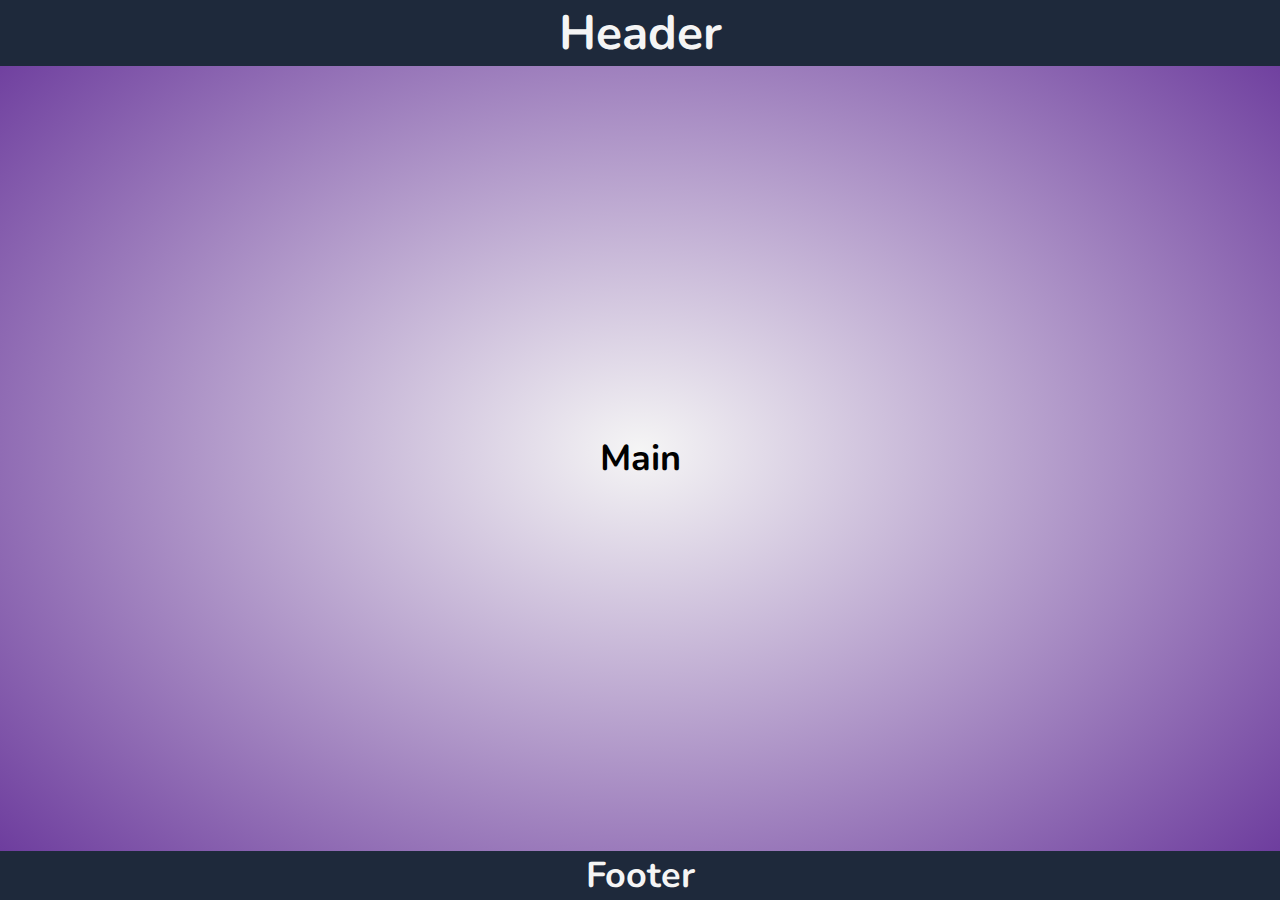
==== index.html @ c97f3e16 "CSS Media Queries & Responsive Web Design" ====
<!DOCTYPE html>
<html lang="en">
  <head>
    <meta charset="UTF-8" />
    <meta http-equiv="X-UA-Compatible" content="IE=edge" />
    <meta name="viewport" content="width=device-width, initial-scale=1.0" />
    <title>CSS Media Queries</title>
    <link rel="stylesheet" href="/css/style.css" />
  </head>

  <body>
    <header>
      <h1>Header</h1>
      <nav><h2>Nav</h2></nav>
    </header>

    <main>
      <h2>Main</h2>
    </main>

    <footer>
      <h2>Footer</h2>
    </footer>
  </body>
</html>
---- css/style.css ----
@import url("https://fonts.googleapis.com/css2?family=Nunito&display=swap");

/* || RESET */
* {
  margin: 0;
  padding: 0;
  box-sizing: border-box;
}

/* || GENERAL STYLES */
body {
  font: 1.5rem "Nunito", sans-serif;
  min-height: 100vh;

  background-color: black;
  background-image: radial-gradient(whitesmoke, black);
  display: flex;
  flex-direction: column;
}

header,
nav,
main,
footer {
  display: grid;
  place-content: center;
  grid-template-columns: 100%;
  text-align: center;
}

header,
footer {
  position: sticky;
  background-color: #1e293b;
  color: whitesmoke;
}

header {
  top: 0;
}

nav {
  background-color: white;
  color: black;
  padding: 0.5rem;
  border-bottom: 2px solid black;
}

main {
  flex-grow: 1;
}

footer {
  bottom: 0;
}

/* || SMALL */

@media screen and (min-width: 576px) {
  body {
    background-color: green;
    background-image: radial-gradient(whitesmoke, green);
  }
  nav {
    display: none;
  }
}

/* || MEDIUM */

@media screen and (min-width: 768px) {
  body {
    background-color: gold;
    background-image: radial-gradient(whitesmoke, gold);
  }
}

/* || LARGE */

@media screen and (min-width: 992px) {
  body {
    background-color: firebrick;
    background-image: radial-gradient(whitesmoke, firebrick);
  }
}

/* || XL */

@media screen and (min-width: 1200px) {
  body {
    background-color: rebeccapurple;
    background-image: radial-gradient(whitesmoke, rebeccapurple);
  }
}

/* || MOBILE DEVICE LANDSCAPE */

@media screen and (max-height: 425px) and (min-aspect-ratio: 7/4) {
  body {
    background-color: dodgerblue;
    background-image: radial-gradient(whitesmoke, dodgerblue);
  }

  h1,
  h2 {
    font-size: 1.5rem;
  }

  nav {
    display: none;
  }
}
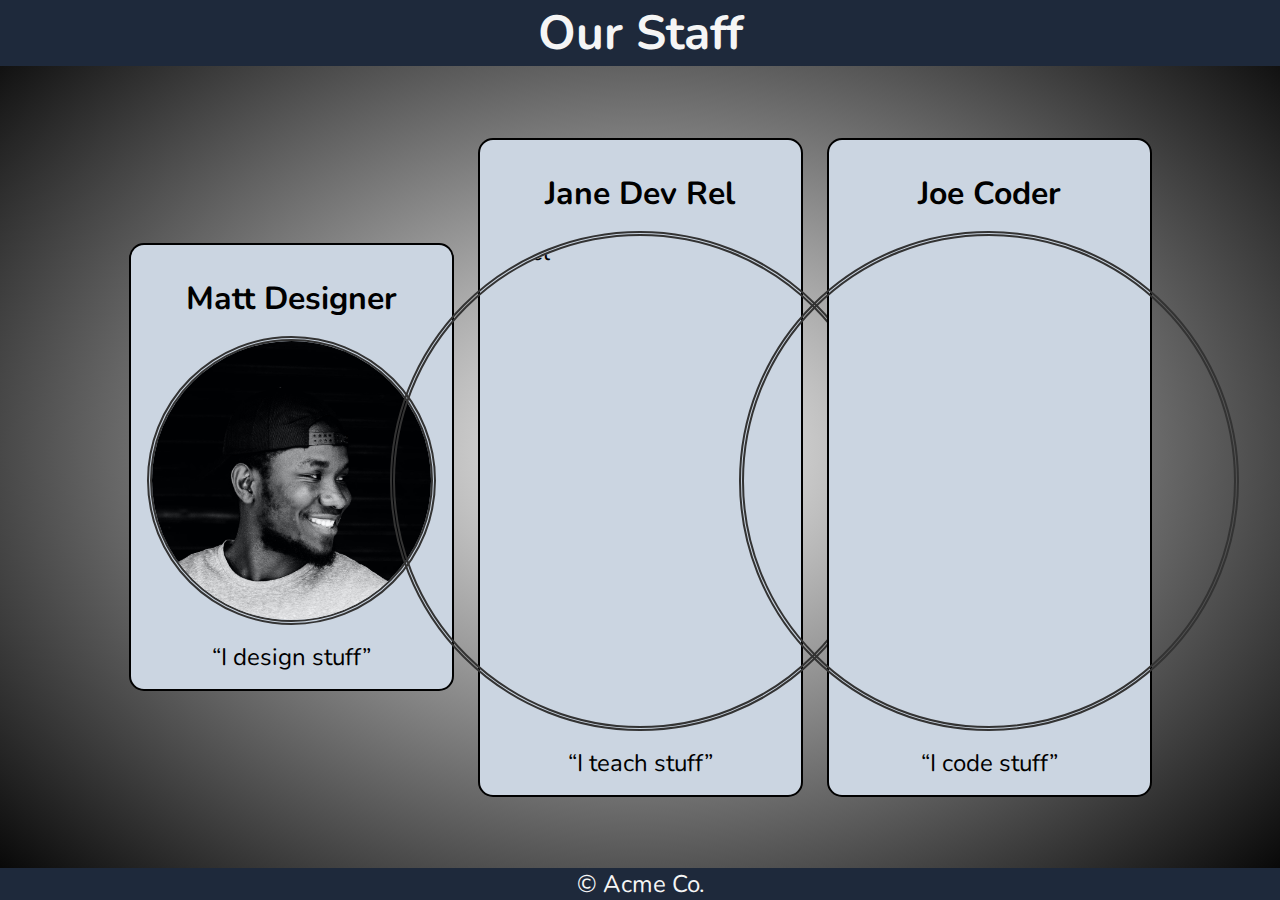
==== commit a02139ab: "CSS Responsive Card Design | Mini-Project" ====
--- a/index.html
+++ b/index.html
@@ -4,22 +4,62 @@
     <meta charset="UTF-8" />
     <meta http-equiv="X-UA-Compatible" content="IE=edge" />
     <meta name="viewport" content="width=device-width, initial-scale=1.0" />
-    <title>CSS Media Queries</title>
+    <title>CSS Mini-Profect: Profile Cards</title>
     <link rel="stylesheet" href="/css/style.css" />
   </head>
 
   <body>
     <header>
-      <h1>Header</h1>
-      <nav><h2>Nav</h2></nav>
+      <h1>Our Staff</h1>
+      <nav>
+        <a href="#profile1">Joe</a>
+        <a href="#profile2">Matt</a>
+        <a href="#profile3">Jane</a>
+      </nav>
     </header>
 
     <main>
-      <h2>Main</h2>
+      <article id="profile1" class="card">
+        <figure>
+          <img
+            src="img/profile1-500x500.png"
+            alt="Joe Coder"
+            width="500"
+            height="500"
+          />
+          <figcaption>Joe Coder</figcaption>
+        </figure>
+        <p><q>I code stuff</q></p>
+      </article>
+
+      <article id="profile2" class="card">
+        <figure>
+          <img
+            src="img/profile2-500x500.png"
+            alt="Matt Designer"
+            width="500"
+            height="500"
+          />
+          <figcaption>Matt Designer</figcaption>
+        </figure>
+        <p><q>I design stuff</q></p>
+      </article>
+
+      <article id="profile3" class="card">
+        <figure>
+          <img
+            src="img/profile3-500x500.png"
+            alt="Jane Dev Rel"
+            width="500"
+            height="500"
+          />
+          <figcaption>Jane <span class="nowrap">Dev Rel</span></figcaption>
+        </figure>
+        <p><q>I teach stuff</q></p>
+      </article>
     </main>
-
     <footer>
-      <h2>Footer</h2>
+      <p>&copy; Acme Co.</p>
     </footer>
   </body>
 </html>
--- a/css/style.css
+++ b/css/style.css
@@ -7,25 +7,32 @@
   box-sizing: border-box;
 }
 
+img {
+  display: block;
+  max-width: 100%;
+  height: auto;
+}
+
+/* || UTILITY CLASSES */
+
+.nowrap {
+  white-space: nowrap;
+}
+
 /* || GENERAL STYLES */
+
+html {
+  scroll-behavior: smooth;
+}
+
 body {
   font: 1.5rem "Nunito", sans-serif;
   min-height: 100vh;
 
-  background-color: black;
+  background-color: #475569;
   background-image: radial-gradient(whitesmoke, black);
   display: flex;
   flex-direction: column;
-}
-
-header,
-nav,
-main,
-footer {
-  display: grid;
-  place-content: center;
-  grid-template-columns: 100%;
-  text-align: center;
 }
 
 header,
@@ -33,6 +40,7 @@
   position: sticky;
   background-color: #1e293b;
   color: whitesmoke;
+  text-align: center;
 }
 
 header {
@@ -41,72 +49,145 @@
 
 nav {
   background-color: white;
-  color: black;
   padding: 0.5rem;
   border-bottom: 2px solid black;
+  font-weight: bolder;
+  display: flex;
+  justify-content: space-evenly;
+}
+
+nav a,
+nav a:visited {
+  color: black;
+}
+
+nav a:hover,
+nav a:focus {
+  color: hsla(0, 0%, 20%, 0.6);
 }
 
 main {
   flex-grow: 1;
+  display: flex;
+  flex-direction: column;
+  align-items: center;
+  gap: 1.5rem;
+  padding: 1rem;
 }
 
 footer {
   bottom: 0;
 }
 
+/* || PROFILE CARD */
+
+.card {
+  scroll-margin-top: 8rem;
+  width: min(100%, 350px);
+  background-color: #cbd5e1;
+  border: 2px solid black;
+  border-radius: 15px;
+  padding: 1rem;
+  display: flex;
+  flex-direction: column;
+  align-items: center;
+}
+
+.card figure {
+  display: flex;
+  flex-flow: column nowrap;
+}
+
+.card img {
+  border: 5px double #333;
+  border-radius: 50%;
+}
+
+.card figcaption {
+  font-weight: bolder;
+  font-size: 2rem;
+  margin: 1rem;
+  text-align: center;
+}
+
 /* || SMALL */
 
 @media screen and (min-width: 576px) {
-  body {
-    background-color: green;
-    background-image: radial-gradient(whitesmoke, green);
+  main {
+    justify-content: center;
+    flex-flow: row wrap;
+    padding: 1rem;
   }
-  nav {
-    display: none;
+  .card {
+    width: min(100%, 400px);
+  }
+
+  .card:last-child {
+    order: -1;
   }
 }
 
 /* || MEDIUM */
 
 @media screen and (min-width: 768px) {
-  body {
-    background-color: gold;
-    background-image: radial-gradient(whitesmoke, gold);
+  nav {
+    display: none;
+  }
+  .card {
+    width: min(100%, 325px);
+  }
+  .card figure {
+    flex-flow: column-reverse;
+  }
+
+  .card p {
+    margin-top: 1rem;
   }
 }
 
 /* || LARGE */
 
 @media screen and (min-width: 992px) {
-  body {
-    background-color: firebrick;
-    background-image: radial-gradient(whitesmoke, firebrick);
+  .card {
+    width: min (100%, 400px);
+  }
+
+  .card:nth-child(2) {
+    order: -1;
   }
 }
 
 /* || XL */
 
 @media screen and (min-width: 1200px) {
-  body {
-    background-color: rebeccapurple;
-    background-image: radial-gradient(whitesmoke, rebeccapurple);
+  .card {
+    width: min(calc(33%-1rem), 500px);
   }
 }
 
 /* || MOBILE DEVICE LANDSCAPE */
 
 @media screen and (max-height: 425px) and (min-aspect-ratio: 7/4) {
-  body {
-    background-color: dodgerblue;
-    background-image: radial-gradient(whitesmoke, dodgerblue);
-  }
-
-  h1,
-  h2 {
+  h1 {
     font-size: 1.5rem;
   }
 
   nav {
     display: none;
   }
+
+  main {
+    flex-flow: row nowrap;
+    justify-content: space-evenly;
+    align-items: stretch;
+  }
+
+  .card {
+    width: min (calc(33%-0.25rem), 200px);
+  }
+
+  .card figcaption,
+  .card p {
+    font-size: 1.25rem;
+  }
 }
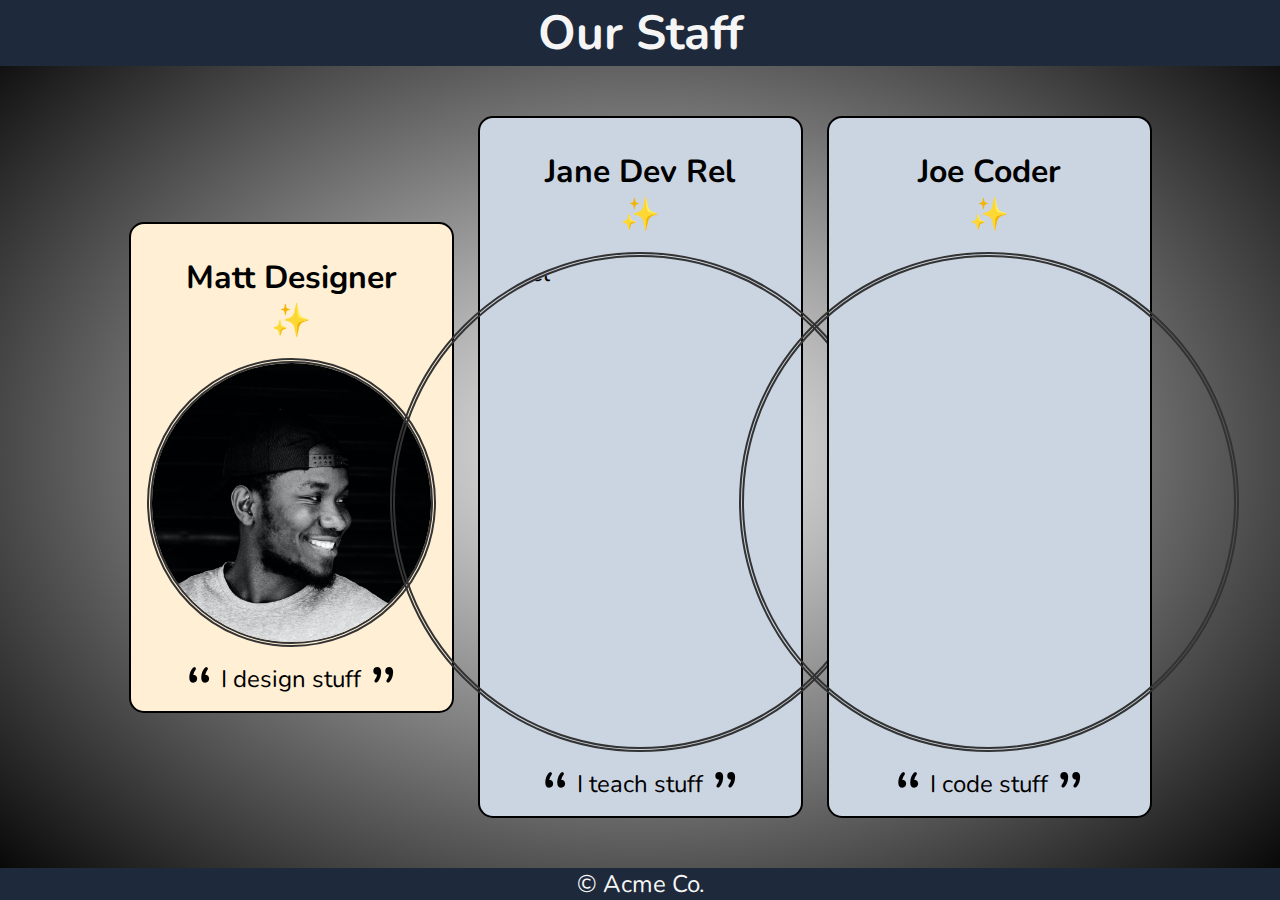
==== commit 4e25c463: "CSS Pseudo-Classes vs Pseudo-Elements | Pseudo-Selectors" ====
--- a/index.html
+++ b/index.html
@@ -29,7 +29,7 @@
           />
           <figcaption>Joe Coder</figcaption>
         </figure>
-        <p><q>I code stuff</q></p>
+        <p>I code stuff</p>
       </article>
 
       <article id="profile2" class="card">
@@ -42,7 +42,7 @@
           />
           <figcaption>Matt Designer</figcaption>
         </figure>
-        <p><q>I design stuff</q></p>
+        <p>I design stuff</p>
       </article>
 
       <article id="profile3" class="card">
@@ -55,7 +55,7 @@
           />
           <figcaption>Jane <span class="nowrap">Dev Rel</span></figcaption>
         </figure>
-        <p><q>I teach stuff</q></p>
+        <p>I teach stuff</p>
       </article>
     </main>
     <footer>
--- a/css/style.css
+++ b/css/style.css
@@ -56,14 +56,16 @@
   justify-content: space-evenly;
 }
 
-nav a,
-nav a:visited {
+nav a:any-link {
   color: black;
 }
 
-nav a:hover,
-nav a:focus {
+nav :is(a:hover, nav a:focus) {
   color: hsla(0, 0%, 20%, 0.6);
+}
+
+nav a:active {
+  color: red;
 }
 
 main {
@@ -93,6 +95,10 @@
   align-items: center;
 }
 
+.card:target {
+  border: 2px solid rebeccapurple;
+}
+
 .card figure {
   display: flex;
   flex-flow: column nowrap;
@@ -101,6 +107,14 @@
 .card img {
   border: 5px double #333;
   border-radius: 50%;
+}
+
+.card img:not([alt]) {
+  border: 10px solid red;
+}
+
+.card:nth-child(even) {
+  background-color: papayawhip;
 }
 
 .card figcaption {
@@ -110,6 +124,31 @@
   text-align: center;
 }
 
+.card figcaption::after {
+  content: " \2728";
+  display: block;
+}
+
+.card p {
+  position: relative;
+}
+
+.card p::before {
+  content: open-quote;
+  font-size: 3em;
+  position: absolute;
+  top: -0.25em;
+  left: -0.5em;
+}
+
+.card p::after {
+  content: close-quote;
+  font-size: 3em;
+  position: absolute;
+  top: -0.25em;
+  right: -0.5em;
+}
+
 /* || SMALL */
 
 @media screen and (min-width: 576px) {
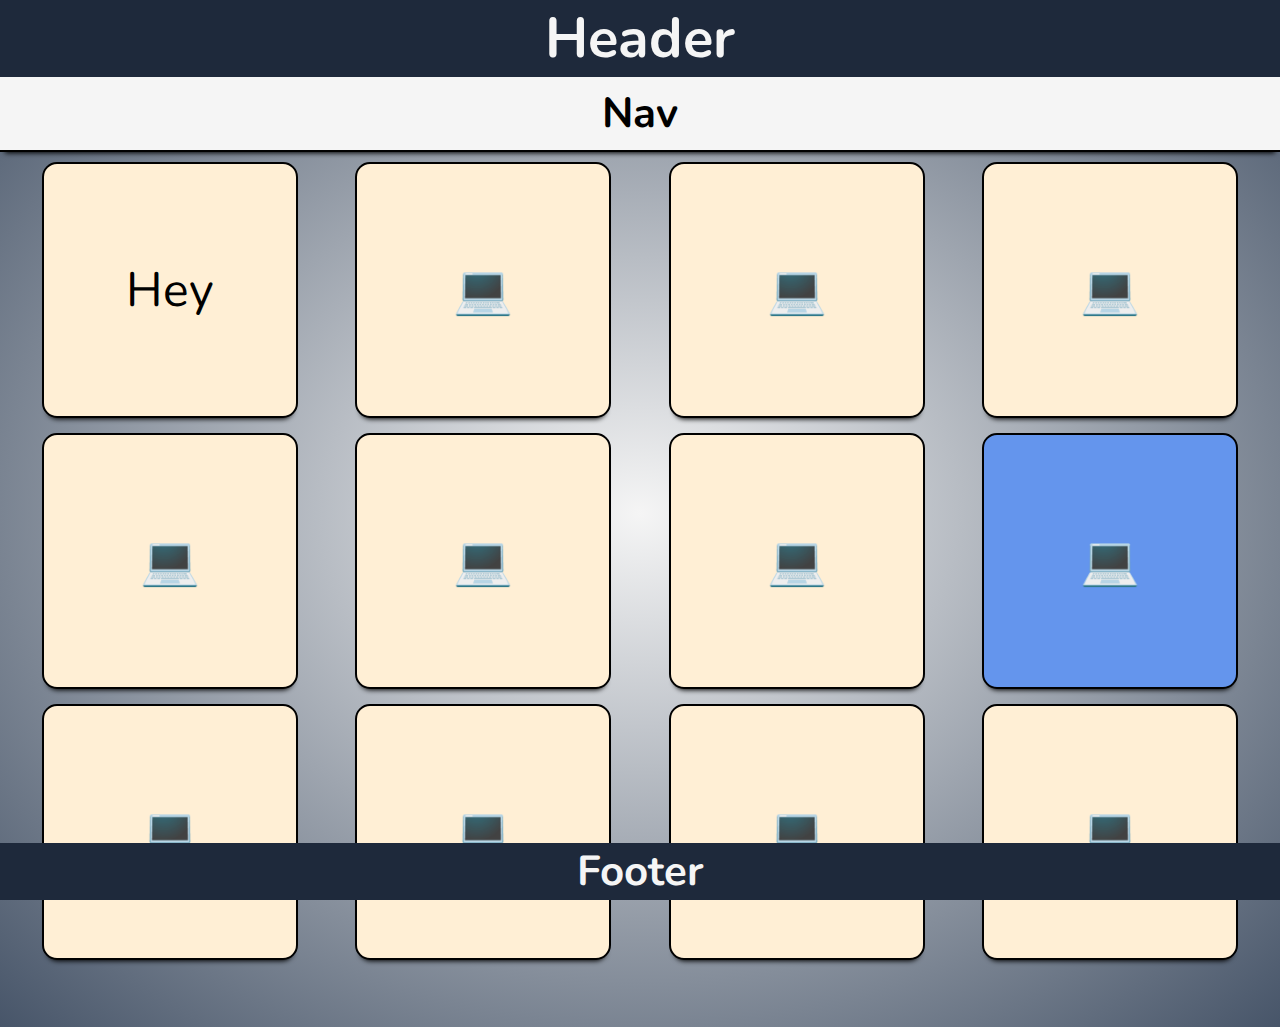
==== commit 49e7c205: "CSS Custom Variables & Dark Mode" ====
--- a/index.html
+++ b/index.html
@@ -4,62 +4,49 @@
     <meta charset="UTF-8" />
     <meta http-equiv="X-UA-Compatible" content="IE=edge" />
     <meta name="viewport" content="width=device-width, initial-scale=1.0" />
-    <title>CSS Mini-Profect: Profile Cards</title>
-    <link rel="stylesheet" href="/css/style.css" />
+    <title>CSS Functions</title>
+    <link rel="stylesheet" href="css/style.css" />
   </head>
 
   <body>
     <header>
-      <h1>Our Staff</h1>
+      <h1>Header</h1>
       <nav>
-        <a href="#profile1">Joe</a>
-        <a href="#profile2">Matt</a>
-        <a href="#profile3">Jane</a>
+        <h2>Nav</h2>
       </nav>
     </header>
 
     <main>
-      <article id="profile1" class="card">
-        <figure>
-          <img
-            src="img/profile1-500x500.png"
-            alt="Joe Coder"
-            width="500"
-            height="500"
-          />
-          <figcaption>Joe Coder</figcaption>
-        </figure>
-        <p>I code stuff</p>
-      </article>
+      <!-- section>
+        <h2>My Heading</h2>
+        <p class="content">
+          <span class="tooltip" data-tooltip="This is Latin">Lorem</span>
+          Lorem ipsum dolor sit amet consectetur adipisicing elit. Modi quo
+          aperiam porro, odio mollitia suscipit eius similique corrupti! Facere
+          nihil cum recusandae officia autem tenetur suscipit exercitationem
+          atque tempora molestiae.
+        </p>
+        <br />
+        <a href="https://www.google.com/">Google</a>
+      </section> -->
+      <div class="square">
+        <p>Hey</p>
+      </div>
+      <div class="square">💻</div>
+      <div class="square">💻</div>
+      <div class="square">💻</div>
+      <div class="square">💻</div>
+      <div class="square">💻</div>
+      <div class="square">💻</div>
+      <div class="square square--highlight">💻</div>
+      <div class="square">💻</div>
+      <div class="square">💻</div>
+      <div class="square">💻</div>
+      <div class="square">💻</div>
+    </main>
 
-      <article id="profile2" class="card">
-        <figure>
-          <img
-            src="img/profile2-500x500.png"
-            alt="Matt Designer"
-            width="500"
-            height="500"
-          />
-          <figcaption>Matt Designer</figcaption>
-        </figure>
-        <p>I design stuff</p>
-      </article>
-
-      <article id="profile3" class="card">
-        <figure>
-          <img
-            src="img/profile3-500x500.png"
-            alt="Jane Dev Rel"
-            width="500"
-            height="500"
-          />
-          <figcaption>Jane <span class="nowrap">Dev Rel</span></figcaption>
-        </figure>
-        <p>I teach stuff</p>
-      </article>
-    </main>
     <footer>
-      <p>&copy; Acme Co.</p>
+      <h2>Footer</h2>
     </footer>
   </body>
 </html>
--- a/css/style.css
+++ b/css/style.css
@@ -7,40 +7,69 @@
   box-sizing: border-box;
 }
 
-img {
-  display: block;
-  max-width: 100%;
-  height: auto;
+/* || VARIABLES */
+
+:root {
+  /*FONT*/
+  --FF: "Nunito", sans-serif;
+  --FS: clamp(1.75rem, 3vh, 2.25rem);
+  --FS-SM: clamp(1.25rem, 2vh, 1.5rem);
+  --FS-XL: 3rem;
+
+  /*COLOR*/
+
+  --BGCOLOR: #475569;
+  --ALT-BGCOLOR: #1e293b;
+  --RADIAL-COLOR: whitesmoke;
+  --LIGHT-COLOR: whitesmoke;
+  --DARK-COLOR: black;
+
+  /*SQUARE*/
+
+  --SQUARE-BGCOLOR: papayawhip;
+  --SQUARE-SIZE: max(150px, 20vw);
+
+  /*GENERAL*/
+
+  --PADDING: 0.5rem;
+  --SHADOWS: 0 6px 5px -5px var(--DARK-COLOR);
+  --BORDERS: 2px solid var(--DARK-COLOR);
 }
 
-/* || UTILITY CLASSES */
-
-.nowrap {
-  white-space: nowrap;
+@media (prefers-color-scheme: dark) {
+  :root {
+    --BGCOLOR: black;
+    --ALT-BGCOLOR: #333;
+    --RADIAL-COLOR: rgb(217, 217, 217);
+    --SQUARE-BGCOLOR: rgb(202, 174, 202);
+  }
 }
 
 /* || GENERAL STYLES */
-
-html {
-  scroll-behavior: smooth;
-}
-
 body {
-  font: 1.5rem "Nunito", sans-serif;
+  font: var(--FS) var(--FF);
   min-height: 100vh;
 
-  background-color: #475569;
-  background-image: radial-gradient(whitesmoke, black);
+  background-color: var(--BGCOLOR);
+  background-image: radial-gradient(VAR(--RADIAL-COLOR), var(--BGCOLOR));
   display: flex;
   flex-direction: column;
 }
 
 header,
+nav,
+footer {
+  display: grid;
+  place-content: center;
+  grid-template-columns: 100%;
+  text-align: center;
+}
+
+header,
 footer {
   position: sticky;
-  background-color: #1e293b;
-  color: whitesmoke;
-  text-align: center;
+  background-color: var(--ALT-BGCOLOR);
+  color: VAR(--LIGHT-COLOR);
 }
 
 header {
@@ -48,185 +77,42 @@
 }
 
 nav {
-  background-color: white;
-  padding: 0.5rem;
-  border-bottom: 2px solid black;
-  font-weight: bolder;
-  display: flex;
-  justify-content: space-evenly;
-}
-
-nav a:any-link {
-  color: black;
-}
-
-nav :is(a:hover, nav a:focus) {
-  color: hsla(0, 0%, 20%, 0.6);
-}
-
-nav a:active {
-  color: red;
+  background-color: var(--LIGHT-COLOR);
+  color: var(--DARK-COLOR);
+  padding: var(--PADDING);
+  border-bottom: var(--BORDERS);
+  box-shadow: var(--SHADOWS);
 }
 
 main {
   flex-grow: 1;
+
+  padding: 10px 0;
   display: flex;
-  flex-direction: column;
+  justify-content: space-evenly;
   align-items: center;
-  gap: 1.5rem;
-  padding: 1rem;
+  flex-flow: row wrap;
+  gap: min(4vw, 15px);
 }
 
 footer {
   bottom: 0;
 }
 
-/* || PROFILE CARD */
+/* || FEATURES */
 
-.card {
-  scroll-margin-top: 8rem;
-  width: min(100%, 350px);
-  background-color: #cbd5e1;
-  border: 2px solid black;
-  border-radius: 15px;
-  padding: 1rem;
-  display: flex;
-  flex-direction: column;
-  align-items: center;
+.square--highlight {
+  --SQUARE-BGCOLOR: cornflowerblue;
 }
 
-.card:target {
-  border: 2px solid rebeccapurple;
+.square {
+  background-color: var(--SQUARE-BGCOLOR);
+  width: var(--SQUARE-SIZE);
+  height: var(--SQUARE-SIZE);
+  border: var(--BORDERS);
+  border-radius: 15px;
+  display: grid;
+  place-content: center;
+  font-size: var(--FS-XL);
+  box-shadow: var(--SHADOWS);
 }
-
-.card figure {
-  display: flex;
-  flex-flow: column nowrap;
-}
-
-.card img {
-  border: 5px double #333;
-  border-radius: 50%;
-}
-
-.card img:not([alt]) {
-  border: 10px solid red;
-}
-
-.card:nth-child(even) {
-  background-color: papayawhip;
-}
-
-.card figcaption {
-  font-weight: bolder;
-  font-size: 2rem;
-  margin: 1rem;
-  text-align: center;
-}
-
-.card figcaption::after {
-  content: " \2728";
-  display: block;
-}
-
-.card p {
-  position: relative;
-}
-
-.card p::before {
-  content: open-quote;
-  font-size: 3em;
-  position: absolute;
-  top: -0.25em;
-  left: -0.5em;
-}
-
-.card p::after {
-  content: close-quote;
-  font-size: 3em;
-  position: absolute;
-  top: -0.25em;
-  right: -0.5em;
-}
-
-/* || SMALL */
-
-@media screen and (min-width: 576px) {
-  main {
-    justify-content: center;
-    flex-flow: row wrap;
-    padding: 1rem;
-  }
-  .card {
-    width: min(100%, 400px);
-  }
-
-  .card:last-child {
-    order: -1;
-  }
-}
-
-/* || MEDIUM */
-
-@media screen and (min-width: 768px) {
-  nav {
-    display: none;
-  }
-  .card {
-    width: min(100%, 325px);
-  }
-  .card figure {
-    flex-flow: column-reverse;
-  }
-
-  .card p {
-    margin-top: 1rem;
-  }
-}
-
-/* || LARGE */
-
-@media screen and (min-width: 992px) {
-  .card {
-    width: min (100%, 400px);
-  }
-
-  .card:nth-child(2) {
-    order: -1;
-  }
-}
-
-/* || XL */
-
-@media screen and (min-width: 1200px) {
-  .card {
-    width: min(calc(33%-1rem), 500px);
-  }
-}
-
-/* || MOBILE DEVICE LANDSCAPE */
-
-@media screen and (max-height: 425px) and (min-aspect-ratio: 7/4) {
-  h1 {
-    font-size: 1.5rem;
-  }
-
-  nav {
-    display: none;
-  }
-
-  main {
-    flex-flow: row nowrap;
-    justify-content: space-evenly;
-    align-items: stretch;
-  }
-
-  .card {
-    width: min (calc(33%-0.25rem), 200px);
-  }
-
-  .card figcaption,
-  .card p {
-    font-size: 1.25rem;
-  }
-}
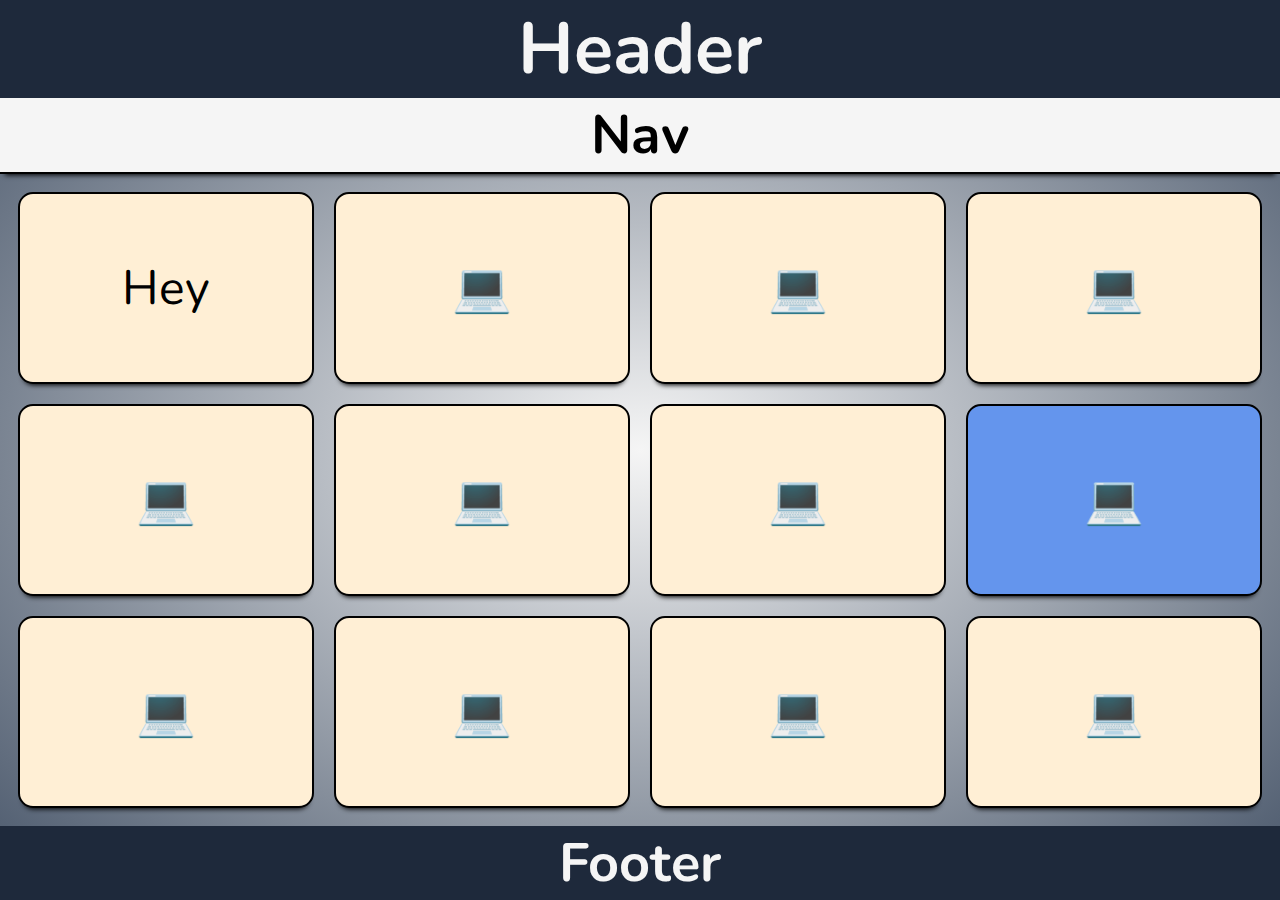
==== commit 5d212a52: "CSS Functions Tutorial for Beginners | min, max, clamp, minmax, calc, attr" ====
--- a/index.html
+++ b/index.html
@@ -5,7 +5,7 @@
     <meta http-equiv="X-UA-Compatible" content="IE=edge" />
     <meta name="viewport" content="width=device-width, initial-scale=1.0" />
     <title>CSS Functions</title>
-    <link rel="stylesheet" href="css/style.css" />
+    <link rel="stylesheet" href="/css/style.css" />
   </head>
 
   <body>
@@ -20,7 +20,6 @@
       <!-- section>
         <h2>My Heading</h2>
         <p class="content">
-          <span class="tooltip" data-tooltip="This is Latin">Lorem</span>
           Lorem ipsum dolor sit amet consectetur adipisicing elit. Modi quo
           aperiam porro, odio mollitia suscipit eius similique corrupti! Facere
           nihil cum recusandae officia autem tenetur suscipit exercitationem
@@ -28,7 +27,18 @@
         </p>
         <br />
         <a href="https://www.google.com/">Google</a>
-      </section> -->
+      </section> 
+      <aside>
+        <h2>Aside</h2>
+        <p class="content">
+          <span class="tooltip" data-tooltip="This is Latin">Lorem</span> ipsum dolor sit amet consectetur
+                adipisicing elit. Modi quo aperiam porro, odio
+                mollitia suscipit eius
+                similique corrupti! Facere nihil cum recusandae officia autem tenetur suscipit exercitationem atque
+                tempora
+                molestiae.
+        </p>
+      </aside>-->
       <div class="square">
         <p>Hey</p>
       </div>
--- a/css/style.css
+++ b/css/style.css
@@ -12,8 +12,8 @@
 :root {
   /*FONT*/
   --FF: "Nunito", sans-serif;
-  --FS: clamp(1.75rem, 3vh, 2.25rem);
-  --FS-SM: clamp(1.25rem, 2vh, 1.5rem);
+  --FS: clamp(1.75rem, 3vw, 2.25rem);
+  --FS-SM: clamp(1.25rem, 2vw, 1.5rem);
   --FS-XL: 3rem;
 
   /*COLOR*/
@@ -31,7 +31,7 @@
 
   /*GENERAL*/
 
-  --PADDING: 0.5rem;
+  --PADDING: 0.5em;
   --SHADOWS: 0 6px 5px -5px var(--DARK-COLOR);
   --BORDERS: 2px solid var(--DARK-COLOR);
 }
@@ -69,7 +69,7 @@
 footer {
   position: sticky;
   background-color: var(--ALT-BGCOLOR);
-  color: VAR(--LIGHT-COLOR);
+  color: var(--LIGHT-COLOR);
 }
 
 header {
@@ -79,24 +79,65 @@
 nav {
   background-color: var(--LIGHT-COLOR);
   color: var(--DARK-COLOR);
-  padding: var(--PADDING);
   border-bottom: var(--BORDERS);
   box-shadow: var(--SHADOWS);
 }
 
 main {
   flex-grow: 1;
-
-  padding: 10px 0;
+  padding: var(--PADDING);
+  /* padding: 10px 0;
   display: flex;
   justify-content: space-evenly;
-  align-items: center;
-  flex-flow: row wrap;
-  gap: min(4vw, 15px);
+  flex-flow: row wrap;*/
+  display: grid;
+  grid-template-columns: repeat(4, minmax(100px, 300px));
+  gap: min(2vw, 20px);
+}
+
+main section {
+  flex-grow: 1;
+  padding: var(--PADDING);
+}
+
+main aside {
+  background-color: hsla(0, 0%, 20%, 0.8);
+  color: var (--LIGHT-COLOR);
+  font-size: var(--FS-SM);
+  font-style: italic;
+  padding: var(--PADDING);
+}
+
+.content {
+  margin-top: 20px;
+}
+
+.tooltip {
+  border-bottom: 1px dashed orange;
+  position: relative;
+}
+
+.tooltip:hover::before {
+  content: attr(data-tooltip);
+  position: absolute;
+  top: -20px;
+  white-space: nowrap;
+  background-color: var(--DARK-COLOR);
+  padding: var(--PADDING);
+  border-radius: 15px;
 }
 
 footer {
   bottom: 0;
+}
+
+a:any-link {
+  color: firebrick;
+}
+
+a:hover,
+a:focus {
+  filter: brightness(150%);
 }
 
 /* || FEATURES */
@@ -107,8 +148,6 @@
 
 .square {
   background-color: var(--SQUARE-BGCOLOR);
-  width: var(--SQUARE-SIZE);
-  height: var(--SQUARE-SIZE);
   border: var(--BORDERS);
   border-radius: 15px;
   display: grid;
@@ -116,3 +155,17 @@
   font-size: var(--FS-XL);
   box-shadow: var(--SHADOWS);
 }
+@media screen and (min-width: 576px) {
+  main {
+    flex-flow: row nowrap;
+    justify-content: space-between;
+  }
+
+  main section {
+    width: calc(70% -5px);
+  }
+
+  main aside {
+    width: calc(30%-5px);
+  }
+}
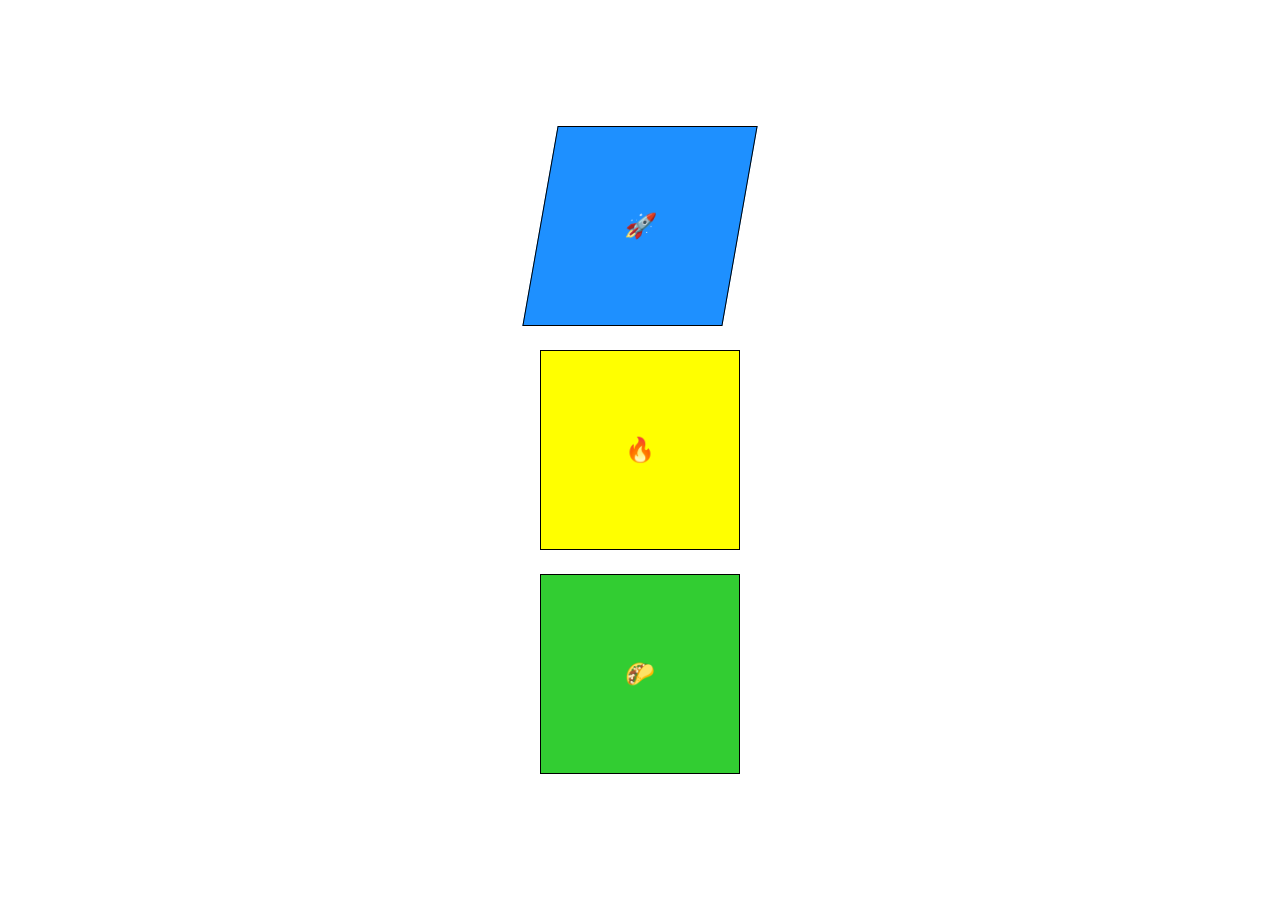
==== commit c0ab95c1: "CSS Animated Responsive Navbar | CSS Animations" ====
--- a/index.html
+++ b/index.html
@@ -4,59 +4,15 @@
     <meta charset="UTF-8" />
     <meta http-equiv="X-UA-Compatible" content="IE=edge" />
     <meta name="viewport" content="width=device-width, initial-scale=1.0" />
-    <title>CSS Functions</title>
-    <link rel="stylesheet" href="/css/style.css" />
+    <title>CSS Transforms & Transitions</title>
+    <link rel="stylesheet" href="css/style.css" />
   </head>
 
   <body>
-    <header>
-      <h1>Header</h1>
-      <nav>
-        <h2>Nav</h2>
-      </nav>
-    </header>
-
     <main>
-      <!-- section>
-        <h2>My Heading</h2>
-        <p class="content">
-          Lorem ipsum dolor sit amet consectetur adipisicing elit. Modi quo
-          aperiam porro, odio mollitia suscipit eius similique corrupti! Facere
-          nihil cum recusandae officia autem tenetur suscipit exercitationem
-          atque tempora molestiae.
-        </p>
-        <br />
-        <a href="https://www.google.com/">Google</a>
-      </section> 
-      <aside>
-        <h2>Aside</h2>
-        <p class="content">
-          <span class="tooltip" data-tooltip="This is Latin">Lorem</span> ipsum dolor sit amet consectetur
-                adipisicing elit. Modi quo aperiam porro, odio
-                mollitia suscipit eius
-                similique corrupti! Facere nihil cum recusandae officia autem tenetur suscipit exercitationem atque
-                tempora
-                molestiae.
-        </p>
-      </aside>-->
-      <div class="square">
-        <p>Hey</p>
-      </div>
-      <div class="square">💻</div>
-      <div class="square">💻</div>
-      <div class="square">💻</div>
-      <div class="square">💻</div>
-      <div class="square">💻</div>
-      <div class="square">💻</div>
-      <div class="square square--highlight">💻</div>
-      <div class="square">💻</div>
-      <div class="square">💻</div>
-      <div class="square">💻</div>
-      <div class="square">💻</div>
+      <div class="square">🚀</div>
+      <div class="square">🔥</div>
+      <div class="square animate">🌮</div>
     </main>
-
-    <footer>
-      <h2>Footer</h2>
-    </footer>
   </body>
 </html>
--- a/css/style.css
+++ b/css/style.css
@@ -1,171 +1,102 @@
 @import url("https://fonts.googleapis.com/css2?family=Nunito&display=swap");
 
-/* || RESET */
 * {
   margin: 0;
   padding: 0;
   box-sizing: border-box;
 }
 
-/* || VARIABLES */
-
-:root {
-  /*FONT*/
-  --FF: "Nunito", sans-serif;
-  --FS: clamp(1.75rem, 3vw, 2.25rem);
-  --FS-SM: clamp(1.25rem, 2vw, 1.5rem);
-  --FS-XL: 3rem;
-
-  /*COLOR*/
-
-  --BGCOLOR: #475569;
-  --ALT-BGCOLOR: #1e293b;
-  --RADIAL-COLOR: whitesmoke;
-  --LIGHT-COLOR: whitesmoke;
-  --DARK-COLOR: black;
-
-  /*SQUARE*/
-
-  --SQUARE-BGCOLOR: papayawhip;
-  --SQUARE-SIZE: max(150px, 20vw);
-
-  /*GENERAL*/
-
-  --PADDING: 0.5em;
-  --SHADOWS: 0 6px 5px -5px var(--DARK-COLOR);
-  --BORDERS: 2px solid var(--DARK-COLOR);
+html {
+  font-size: 1.5rem;
+  font-family: "Nunito", sans-serif;
 }
 
-@media (prefers-color-scheme: dark) {
-  :root {
-    --BGCOLOR: black;
-    --ALT-BGCOLOR: #333;
-    --RADIAL-COLOR: rgb(217, 217, 217);
-    --SQUARE-BGCOLOR: rgb(202, 174, 202);
-  }
-}
-
-/* || GENERAL STYLES */
 body {
-  font: var(--FS) var(--FF);
   min-height: 100vh;
-
-  background-color: var(--BGCOLOR);
-  background-image: radial-gradient(VAR(--RADIAL-COLOR), var(--BGCOLOR));
   display: flex;
-  flex-direction: column;
-}
-
-header,
-nav,
-footer {
-  display: grid;
-  place-content: center;
-  grid-template-columns: 100%;
-  text-align: center;
-}
-
-header,
-footer {
-  position: sticky;
-  background-color: var(--ALT-BGCOLOR);
-  color: var(--LIGHT-COLOR);
-}
-
-header {
-  top: 0;
-}
-
-nav {
-  background-color: var(--LIGHT-COLOR);
-  color: var(--DARK-COLOR);
-  border-bottom: var(--BORDERS);
-  box-shadow: var(--SHADOWS);
+  flex-flow: column nowrap;
 }
 
 main {
   flex-grow: 1;
-  padding: var(--PADDING);
-  /* padding: 10px 0;
   display: flex;
-  justify-content: space-evenly;
-  flex-flow: row wrap;*/
-  display: grid;
-  grid-template-columns: repeat(4, minmax(100px, 300px));
-  gap: min(2vw, 20px);
+  flex-flow: column nowrap;
+  justify-content: center;
+  align-items: center;
+  gap: 1rem;
 }
 
-main section {
-  flex-grow: 1;
-  padding: var(--PADDING);
+div {
+  width: 200px;
+  height: 200px;
+  border: 1px solid #000;
+  display: grid;
+  place-content: center;
 }
 
-main aside {
-  background-color: hsla(0, 0%, 20%, 0.8);
-  color: var (--LIGHT-COLOR);
-  font-size: var(--FS-SM);
-  font-style: italic;
-  padding: var(--PADDING);
+div:first-child {
+  background-color: dodgerblue;
+  /* transform: translateX(50%); */
+  /*  transform: rotateX(180deg); */
+  /* transform: rotateX(180deg); */
+  /*  transform: scaleX(120%); */
+  transform: skewX(-10deg);
 }
 
-.content {
-  margin-top: 20px;
+div:nth-child(2) {
+  background-color: yellow;
+  /* transform: translateY(-2rem); */
+  /*  transform: rotateY(180deg); */
+  /*  transform: rotate(180deg); */
+  /*  transform: scaleY(120%); */
+  /*   transform: skewY(10deg); */
 }
 
-.tooltip {
-  border-bottom: 1px dashed orange;
-  position: relative;
+div:last-child {
+  background-color: limegreen;
+  /* transform: translate(100%, -2rem); */
+  /* transform: rotateZ(78deg); */
+  /*   transform: rotate(78deg); */
+  /*   transform: scale(50%, %50%) */
+  /*  transform: skew(-10deg, -10deg); */
 }
 
-.tooltip:hover::before {
-  content: attr(data-tooltip);
-  position: absolute;
-  top: -20px;
-  white-space: nowrap;
-  background-color: var(--DARK-COLOR);
-  padding: var(--PADDING);
-  border-radius: 15px;
+div:hover {
+  /*   background-color: midnightblue;
+  transition-property: background-color, transform;
+  transition-duration: 2s, 3s;
+  transition-delay: 0.5s; */
+  /*  transition-timing-function: linear; */
+  transition: all 2s ease-in-out 0.5s;
 }
 
-footer {
-  bottom: 0;
+div:last child:hover {
+  transform: rotate(180deg);
 }
 
-a:any-link {
-  color: firebrick;
+.animate {
+  /*   animation-name: slide;
+  animation-duration: 5s;
+  animation-timing-function: ease-in-out;
+  animation-delay: 1s;
+  animation-iteration-count: 2;
+  animation-duration: normal;
+  animation-fill-mode: forwards; */
+  animation: 5s ease-in-out 1s 2 normal forwards slide;
 }
 
-a:hover,
-a:focus {
-  filter: brightness(150%);
-}
-
-/* || FEATURES */
-
-.square--highlight {
-  --SQUARE-BGCOLOR: cornflowerblue;
-}
-
-.square {
-  background-color: var(--SQUARE-BGCOLOR);
-  border: var(--BORDERS);
-  border-radius: 15px;
-  display: grid;
-  place-content: center;
-  font-size: var(--FS-XL);
-  box-shadow: var(--SHADOWS);
-}
-@media screen and (min-width: 576px) {
-  main {
-    flex-flow: row nowrap;
-    justify-content: space-between;
+@keyframes slide {
+  0% {
+    transform: translateX(0);
   }
-
-  main section {
-    width: calc(70% -5px);
+  33% {
+    transform: translateX(300px) rotate(180deg);
   }
-
-  main aside {
-    width: calc(30%-5px);
+  66% {
+    transform: translateX(-300px) rotate(-180deg);
+  }
+  100% {
+    transform: translateX(0);
+    background-color: rebeccapurple;
   }
 }
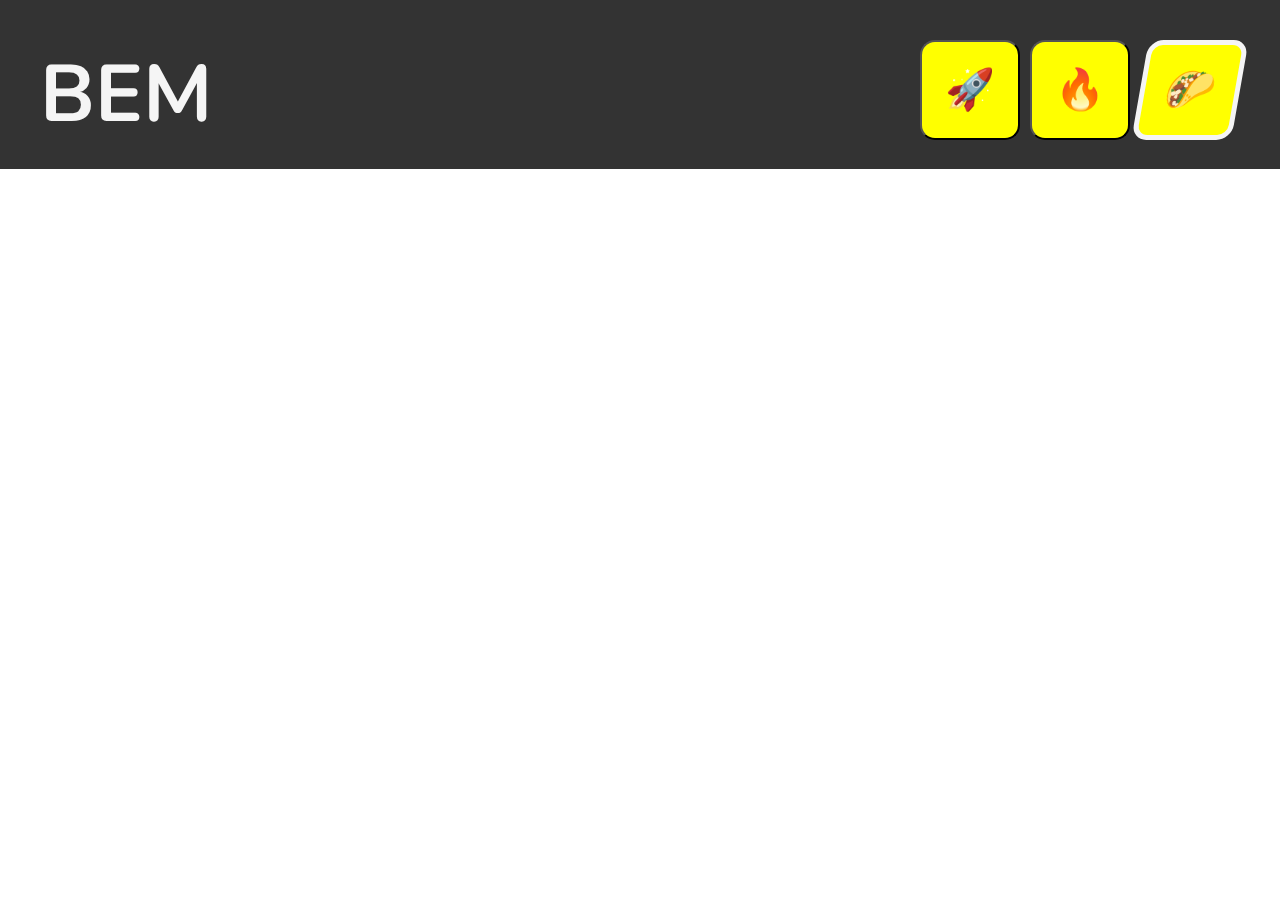
==== commit 5bcd0cee: "How to Organize CSS" ====
--- a/index.html
+++ b/index.html
@@ -4,15 +4,22 @@
     <meta charset="UTF-8" />
     <meta http-equiv="X-UA-Compatible" content="IE=edge" />
     <meta name="viewport" content="width=device-width, initial-scale=1.0" />
-    <title>CSS Transforms & Transitions</title>
+    <title>BEM Naming Convention</title>
     <link rel="stylesheet" href="css/style.css" />
   </head>
 
   <body>
-    <main>
-      <div class="square">🚀</div>
-      <div class="square">🔥</div>
-      <div class="square animate">🌮</div>
-    </main>
+    <header class="header">
+      <h1 class="header__title">BEM</h1>
+      <nav class="header__nav">
+        <button class="header__btn">🚀</button>
+        <button class="header__btn header__btn--secondary">🔥</button>
+        <button
+          class="header__btn header__btn--lean header__btn--border-lg header__btn--secondary"
+        >
+          🌮
+        </button>
+      </nav>
+    </header>
   </body>
 </html>
--- a/css/style.css
+++ b/css/style.css
@@ -1,4 +1,6 @@
 @import url("https://fonts.googleapis.com/css2?family=Nunito&display=swap");
+
+/* || RESET */
 
 * {
   margin: 0;
@@ -6,8 +8,28 @@
   box-sizing: border-box;
 }
 
+button {
+  font: inherit;
+}
+
+/* || VARIABLES */
+
+:root {
+  /* COLORS */
+  --HEADER-BGCOLOR: #333;
+  --HEADER-COLOR: whitesmoke;
+}
+
+/* || UTILITY CLASSES */
+
+.underline {
+  text-decoration: underline;
+}
+
+/* || GENERAL STYLES */
+
 html {
-  font-size: 1.5rem;
+  font-size: 2.5rem;
   font-family: "Nunito", sans-serif;
 }
 
@@ -17,86 +39,47 @@
   flex-flow: column nowrap;
 }
 
-main {
-  flex-grow: 1;
+/* || BLOCKS */
+/* aka components */
+
+.header {
+  background-color: var(--HEADER-BGCOLOR);
+  color: var(--HEADER-COLOR);
+  padding: 1rem 1rem 0.5rem;
   display: flex;
-  flex-flow: column nowrap;
-  justify-content: center;
-  align-items: center;
-  gap: 1rem;
+  flex-flow: row nowrap;
+  justify-content: space-between;
 }
 
-div {
-  width: 200px;
-  height: 200px;
-  border: 1px solid #000;
-  display: grid;
-  place-content: center;
+.btn {
+  min-width: 100px;
+  min-height: 100px;
+  border-radius: 15px;
 }
 
-div:first-child {
-  background-color: dodgerblue;
-  /* transform: translateX(50%); */
-  /*  transform: rotateX(180deg); */
-  /* transform: rotateX(180deg); */
-  /*  transform: scaleX(120%); */
+/* || ELEMENTS */
+/* No standalone meaning - semantically tied to the block */
+/*does not represent structure, not. 
+header__nav__btn*/
+
+.header__btn {
+  min-width: 100px;
+  min-height: 100px;
+  border-radius: 15px;
+}
+
+/* || MODIFIERS */
+/* Incremental style changes*/
+/*Blocks with modifiers*/
+
+.header__btn {
+  background-color: yellow;
+}
+
+.header__btn--lean {
   transform: skewX(-10deg);
 }
 
-div:nth-child(2) {
-  background-color: yellow;
-  /* transform: translateY(-2rem); */
-  /*  transform: rotateY(180deg); */
-  /*  transform: rotate(180deg); */
-  /*  transform: scaleY(120%); */
-  /*   transform: skewY(10deg); */
+.header__btn--border-lg {
+  border: 5px solid whitesmoke;
 }
-
-div:last-child {
-  background-color: limegreen;
-  /* transform: translate(100%, -2rem); */
-  /* transform: rotateZ(78deg); */
-  /*   transform: rotate(78deg); */
-  /*   transform: scale(50%, %50%) */
-  /*  transform: skew(-10deg, -10deg); */
-}
-
-div:hover {
-  /*   background-color: midnightblue;
-  transition-property: background-color, transform;
-  transition-duration: 2s, 3s;
-  transition-delay: 0.5s; */
-  /*  transition-timing-function: linear; */
-  transition: all 2s ease-in-out 0.5s;
-}
-
-div:last child:hover {
-  transform: rotate(180deg);
-}
-
-.animate {
-  /*   animation-name: slide;
-  animation-duration: 5s;
-  animation-timing-function: ease-in-out;
-  animation-delay: 1s;
-  animation-iteration-count: 2;
-  animation-duration: normal;
-  animation-fill-mode: forwards; */
-  animation: 5s ease-in-out 1s 2 normal forwards slide;
-}
-
-@keyframes slide {
-  0% {
-    transform: translateX(0);
-  }
-  33% {
-    transform: translateX(300px) rotate(180deg);
-  }
-  66% {
-    transform: translateX(-300px) rotate(-180deg);
-  }
-  100% {
-    transform: translateX(0);
-    background-color: rebeccapurple;
-  }
-}
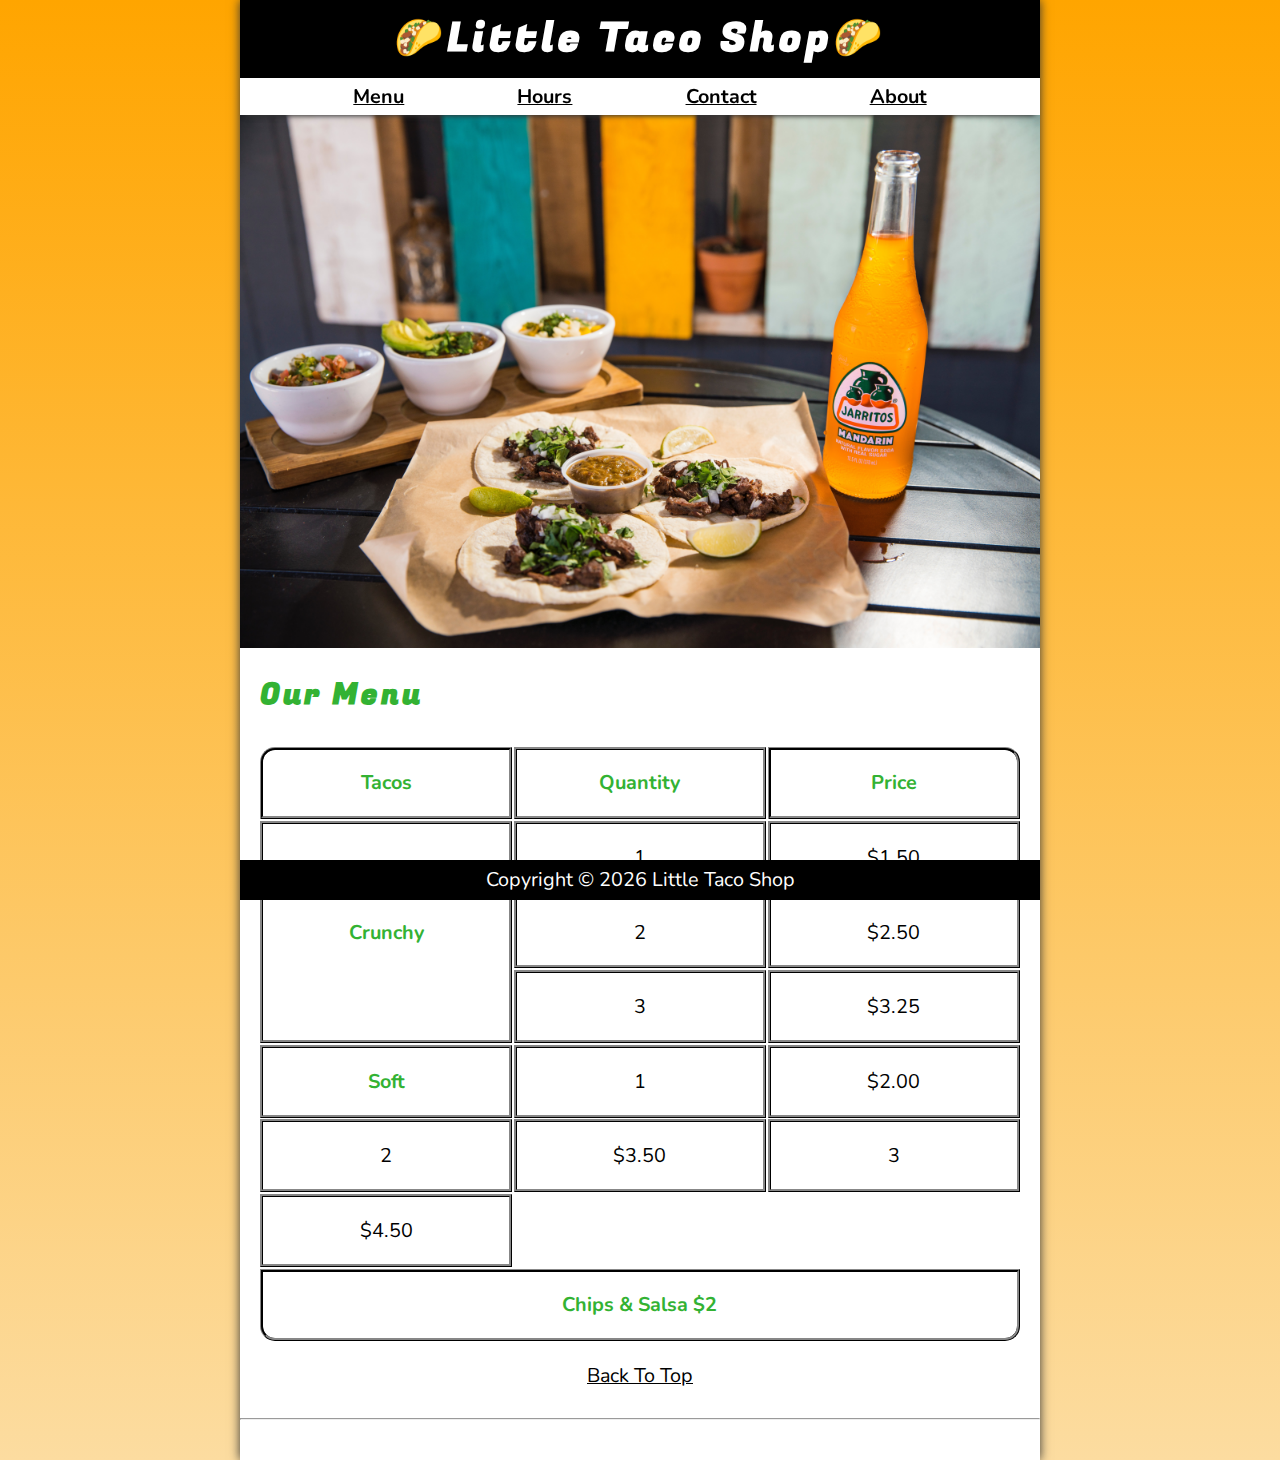
==== commit 7d8749cd: "CSS complete project" ====
--- a/index.html
+++ b/index.html
@@ -2,24 +2,117 @@
 <html lang="en">
   <head>
     <meta charset="UTF-8" />
-    <meta http-equiv="X-UA-Compatible" content="IE=edge" />
     <meta name="viewport" content="width=device-width, initial-scale=1.0" />
-    <title>BEM Naming Convention</title>
+    <meta name="author" content="Dave Gray" />
+    <meta
+      name="description"
+      content="The official website for The Little Taco Shop"
+    />
+    <title>The Little Taco Shop</title>
+    <link rel="icon" href="favicon.ico" type="image/x-icon" />
     <link rel="stylesheet" href="css/style.css" />
+    <script src="js/main.js" defer></script>
   </head>
 
   <body>
     <header class="header">
-      <h1 class="header__title">BEM</h1>
+      <h1 class="header__h1">Little Taco Shop</h1>
       <nav class="header__nav">
-        <button class="header__btn">🚀</button>
-        <button class="header__btn header__btn--secondary">🔥</button>
-        <button
-          class="header__btn header__btn--lean header__btn--border-lg header__btn--secondary"
-        >
-          🌮
-        </button>
+        <ul class="header__ul">
+          <li>
+            <a href="#menu">Menu</a>
+          </li>
+          <li>
+            <a href="hours.html">Hours</a>
+          </li>
+          <li>
+            <a href="contact.html">Contact</a>
+          </li>
+          <li>
+            <a href="about.html">About</a>
+          </li>
+        </ul>
       </nav>
     </header>
+
+    <section class="hero">
+      <h2 class="hero__h2">Bienvenidos!</h2>
+      <figure>
+        <img
+          src="img/tacos_and_drink_1000x667.png"
+          alt="Tacos and a Drink"
+          title="We love tacos!"
+          width="1000"
+          height="667"
+        />
+        <figcaption class="offscreen">Tacos and a Drink</figcaption>
+      </figure>
+    </section>
+
+    <main class="main">
+      <article id="menu" class="main__article menu">
+        <h2 class="menu__h2">Our Menu</h2>
+        <table class="menu__container">
+          <caption class="offscreen">
+            Our Tacos
+          </caption>
+          <thead>
+            <tr>
+              <th class="menu__header" scope="col">Tacos</th>
+              <th class="menu__header" scope="col">Quantity</th>
+              <th class="menu__header" scope="col">Price</th>
+            </tr>
+          </thead>
+          <tbody>
+            <tr>
+              <th class="menu__item menu__cr" scope="row" rowspan="3">
+                Crunchy
+              </th>
+              <td class="menu__item">1</td>
+              <td class="menu__item">$1.50</td>
+            </tr>
+            <tr>
+              <td class="menu__item">2</td>
+              <td class="menu__item">$2.50</td>
+            </tr>
+            <tr>
+              <td class="menu__item">3</td>
+              <td class="menu__item">$3.25</td>
+            </tr>
+            <tr>
+              <th class="menu__item menu__sf" scope="row" rowspan="3">Soft</th>
+              <td class="menu__item">1</td>
+              <td class="menu__item">$2.00</td>
+            </tr>
+            <tr>
+              <td class="menu__item">2</td>
+              <td class="menu__item">$3.50</td>
+            </tr>
+            <tr>
+              <td class="menu__item">3</td>
+              <td class="menu__item">$4.50</td>
+            </tr>
+          </tbody>
+          <tfoot>
+            <tr>
+              <td class="menu__item menu__cs" colspan="3">
+                Chips &amp; Salsa $2
+              </td>
+            </tr>
+          </tfoot>
+        </table>
+
+        <p class="center">
+          <a href="#">Back To Top</a>
+        </p>
+      </article>
+    </main>
+    <hr />
+    <footer class="footer">
+      <p>
+        <span class="nowrap">Copyright &copy; <time id="year"></time></span>
+        <span class="nowrap">Little Taco Shop</span>
+      </p>
+    </footer>
   </body>
 </html>
--- a/css/style.css
+++ b/css/style.css
@@ -1,85 +1,366 @@
-@import url("https://fonts.googleapis.com/css2?family=Nunito&display=swap");
-
-/* || RESET */
-
-* {
+@import url("https://fonts.googleapis.com/css2?family=Fugaz+One&family=Nunito&display=swap");
+
+/* ||RESET */
+*,
+*::after,
+*::before {
   margin: 0;
   padding: 0;
   box-sizing: border-box;
 }
 
-button {
+img {
+  display: block;
+  max-width: 100%;
+  height: auto;
+}
+
+input,
+button,
+textarea {
   font: inherit;
 }
 
-/* || VARIABLES */
+/* ||VARIABLES */
 
 :root {
+  /* FONT */
+  --FF: "Nunito", sans-serif;
+  --FF-HEADINGS: "Fugaz One", cursive;
+  --FS: clamp(1rem, 2.2vh, 1.5rem);
+
   /* COLORS */
-  --HEADER-BGCOLOR: #333;
-  --HEADER-COLOR: whitesmoke;
-}
-
-/* || UTILITY CLASSES */
-
-.underline {
-  text-decoration: underline;
-}
-
-/* || GENERAL STYLES */
+  --BGCOLOR-FADE: rgb(252, 220, 160);
+  --BGCOLOR: orange;
+  --BGIMAGE: linear-gradient(to bottom, var(--BGCOLOR), var(--BGCOLOR-FADE));
+  --BODY-BGCOLOR: #fff;
+  --BORDER-COLOR: #333;
+  --BUTTON-COLOR: #fff;
+  --FONT-COLOR: #000;
+  --HEADER-BGCOLOR: #000;
+  --HEADER-COLOR: #fff;
+  --HERO-BGCOLOR: rgba(51, 178, 51, 0.75);
+  --HERO-COLOR: #fff;
+  --HIGHLIGHT-COLOR: rgb(51, 178, 51);
+  --LINK-ACTIVE: orange;
+  --LINK-COLOR: #000;
+  --LINK-HOVER: hsla(0, 0%, 0%, 0.6);
+  --NAV-BGCOLOR: #fff;
+
+  /* BORDERS */
+  --BORDERS: 1px solid var(var(--BORDER-COLOR));
+  --BORDER-RADIUS: 15px;
+
+  /* STANDARD PADDING */
+  --PADDING-TB: 0.25em;
+  --PADDING-SIDE: 2.5%;
+
+  /* STANDARD MARGIN*/
+  --MARGIN: clamp(1em, 2.5vh, 1.5em) 0;
+}
+
+@media (prefers-color-scheme: dark) {
+  :root {
+    --BGCOLOR-FADE: gray;
+    --BGCOLOR: #000;
+    --BODY-BGCOLOR: #333;
+    --BORDER-COLOR: whitesmoke;
+    --BUTTON-COLOR: #000;
+    --FONT-COLOR: whitesmoke;
+    --HEADER-COLOR: whitesmoke;
+    --HERO-COLOR: #333;
+    --HIGHLIGHT-COLOR: whitesmoke;
+    --LINK-ACTIVE: rgb(252, 200, 103);
+    --LINK-COLOR: whitesmoke;
+    --LINK-HOVER: orange;
+    --NAV-BGCOLOR: rgb(20, 20, 20);
+  }
+}
+
+/* ||UTILITY CLASSES */
+
+.offscreen {
+  position: absolute;
+  left: -10000px;
+}
+.nowrap {
+  white-space: nowrap;
+}
+
+.center {
+  text-align: center;
+}
+
+/* ||GENERAL STYLES */
 
 html {
-  font-size: 2.5rem;
-  font-family: "Nunito", sans-serif;
+  scroll-behavior: smooth;
+  font-size: var(--FS);
+  font-family: var(--FF);
+  background-color: var(--BGCOLOR);
+  background-image: var(--BGIMAGE);
 }
 
 body {
+  background-color: var(--BODY-BGCOLOR);
+  color: var(--FONT-COLOR);
   min-height: 100vh;
-  display: flex;
-  flex-flow: column nowrap;
-}
-
-/* || BLOCKS */
-/* aka components */
+  max-width: 800px;
+  margin: 0 auto;
+  border-left: var(--BORDERS);
+  border-right: var(--BORDERS);
+  box-shadow: 0 0 10px var(--BORDER-COLOR);
+}
+
+h1,
+h2,
+h3 {
+  font-family: var(--FF-HEADINGS);
+  letter-spacing: 0.1em;
+}
+
+h2,
+h3 {
+  margin-bottom: 1em;
+  color: var(--HIGHLIGHT-COLOR);
+}
+
+p {
+  line-height: 1.5em;
+}
+
+a:any-link {
+  color: var(--LINK-COLOR);
+}
+
+a:hover,
+a:focus-visible {
+  color: var(--LINK-HOVER);
+}
+
+a:active {
+  color: var(--LINK-ACTIVE);
+}
+
+/* ||HEADER */
 
 .header {
+  position: sticky;
+  top: 0;
+  z-index: 1;
+}
+
+.header__h1 {
+  text-align: center;
   background-color: var(--HEADER-BGCOLOR);
   color: var(--HEADER-COLOR);
-  padding: 1rem 1rem 0.5rem;
+  padding: var(--PADDING-TB) var(--PADDING-SIDE);
+}
+
+.header__nav {
+  background-color: var(--NAV-BGCOLOR);
+  border-bottom: var(--BORDERS);
+  font-weight: bold;
+  box-shadow: 0 6px 5px -5px var(--BORDER-COLOR);
+}
+
+.header__ul {
+  padding: var(--PADDING-TB) var(--PADDING-SIDE);
+  list-style-type: none;
   display: flex;
-  flex-flow: row nowrap;
-  justify-content: space-between;
-}
-
-.btn {
-  min-width: 100px;
-  min-height: 100px;
-  border-radius: 15px;
-}
-
-/* || ELEMENTS */
-/* No standalone meaning - semantically tied to the block */
-/*does not represent structure, not. 
-header__nav__btn*/
-
-.header__btn {
-  min-width: 100px;
-  min-height: 100px;
-  border-radius: 15px;
-}
-
-/* || MODIFIERS */
-/* Incremental style changes*/
-/*Blocks with modifiers*/
-
-.header__btn {
-  background-color: yellow;
-}
-
-.header__btn--lean {
-  transform: skewX(-10deg);
-}
-
-.header__btn--border-lg {
-  border: 5px solid whitesmoke;
-}
+  justify-content: space-evenly;
+  gap: 1rem;
+}
+
+/* ||HERO */
+
+.hero {
+  position: relative;
+}
+
+.hero__h2 {
+  background-color: var(--HERO-BGCOLOR);
+  color: var(--HERO-COLOR);
+  padding: 0.25em 0.5em;
+  letter-spacing: 0.1rem;
+  text-shadow: 2px 2px 5px var(--BORDER-COLOR);
+  position: absolute;
+  top: -100px;
+  left: 20px;
+  animation: showWelcome 0.5s ease-in-out 1s forwards;
+}
+
+@keyframes showWelcome {
+  0% {
+    top: -20px;
+    transform: skew(0deg, -5deg) scaleY(0);
+  }
+  80% {
+    top: 30px;
+    transform: skew(10deg, -5deg) scaleY(1.2);
+  }
+  100% {
+    top: 20px;
+    transform: skew(-10deg, -5deg), scaleY(1);
+  }
+}
+
+/* ||FOOTER */
+
+.footer {
+  position: sticky;
+  bottom: 0;
+  background-color: var(--HEADER-BGCOLOR);
+  color: var(--HEADER-COLOR);
+  padding: var(--PADDING-TB) var(--PADDING-SIDE);
+  text-align: center;
+}
+
+/* ||MAIN */
+
+.main {
+  padding: var(--PADDING-TB) var(--PADDING-SIDE);
+}
+
+.main__article {
+  scroll-margin-top: 6.5rem;
+  margin: var(--MARGIN);
+}
+
+.main__article:first-child {
+  margin-top: 1em;
+}
+
+.main__article:last-child {
+  min-height: calc(100vh- 20rem);
+}
+
+/* ||ABOUT */
+
+.about__trivia {
+  margin: var(--MARGIN);
+}
+
+.about__trivia-answer {
+  margin-top: 1em;
+}
+
+/* ||CONTACT */
+
+.contact__h2 {
+  margin: 0;
+}
+.contact__fieldset {
+  border: none;
+}
+.contact__p {
+  margin: 1em 0;
+}
+
+.contact__label {
+  display: block;
+  font-weight: bold;
+}
+
+.contact__input,
+.contact__textarea {
+  padding: 0.5em;
+  border-radius: var(--BORDER-RADIUS);
+  border-width: 2px;
+  width: 100%;
+}
+
+.contact__button {
+  padding: 0.5em;
+  border-radius: var(--BORDER-RADIUS);
+  background-color: var(--HIGHLIGHT-COLOR);
+  color: var(--BUTTON-COLOR);
+  font-weight: bold;
+}
+
+/* ||MENU */
+
+thead,
+tbody,
+tfoot,
+tr {
+  display: contents;
+}
+
+.menu__container {
+  display: grid;
+  grid-template-columns: repeat(3, 1fr);
+  grid-template-areas:
+    "hd1 hd2 hd3"
+    "cr cr1 cr1p"
+    "cr cr2 cr2p"
+    "cr cr3 cr3p"
+    "sf sf1 sf1p"
+    "sf sf2 sf2p"
+    "sf sf3 sf3p"
+    "cs cs cs";
+  gap: 0.1em;
+  margin-bottom: 1em;
+}
+
+.menu__cr {
+  grid-area: cr;
+}
+.men__sf {
+  grid-area: sf;
+}
+.menu__cs {
+  grid-area: cs;
+}
+.menu__cr,
+.menu__cs,
+.menu__sf,
+.menu__header {
+  color: var(--HIGHLIGHT-COLOR);
+  font-weight: bold;
+  height: 100%;
+  display: grid;
+  place-content: center;
+}
+
+.menu__header,
+.menu__item {
+  width: 100%;
+  padding: 1em;
+  border: medium ridge var(--BORDER-COLOR);
+}
+
+.menu__item {
+  display: grid;
+  place-content: center;
+}
+
+thead th:first-child {
+  border-top-left-radius: var(--BORDER-RADIUS);
+}
+
+thead th:last-child {
+  border-top-right-radius: var(--BORDER-RADIUS);
+}
+
+tfoot td {
+  border-bottom-left-radius: var(--BORDER-RADIUS);
+  border-bottom-right-radius: var(--BORDER-RADIUS);
+}
+
+@media screen and (min-width: 576px) {
+  .header__h1::before {
+    content: "\1F32E";
+  }
+
+  .header__h1::after {
+    content: "\1F32E";
+  }
+
+  .menu__header,
+  .menu__cr,
+  .menu__cs,
+  .menu__sf {
+    font: size 125%;
+  }
+}
